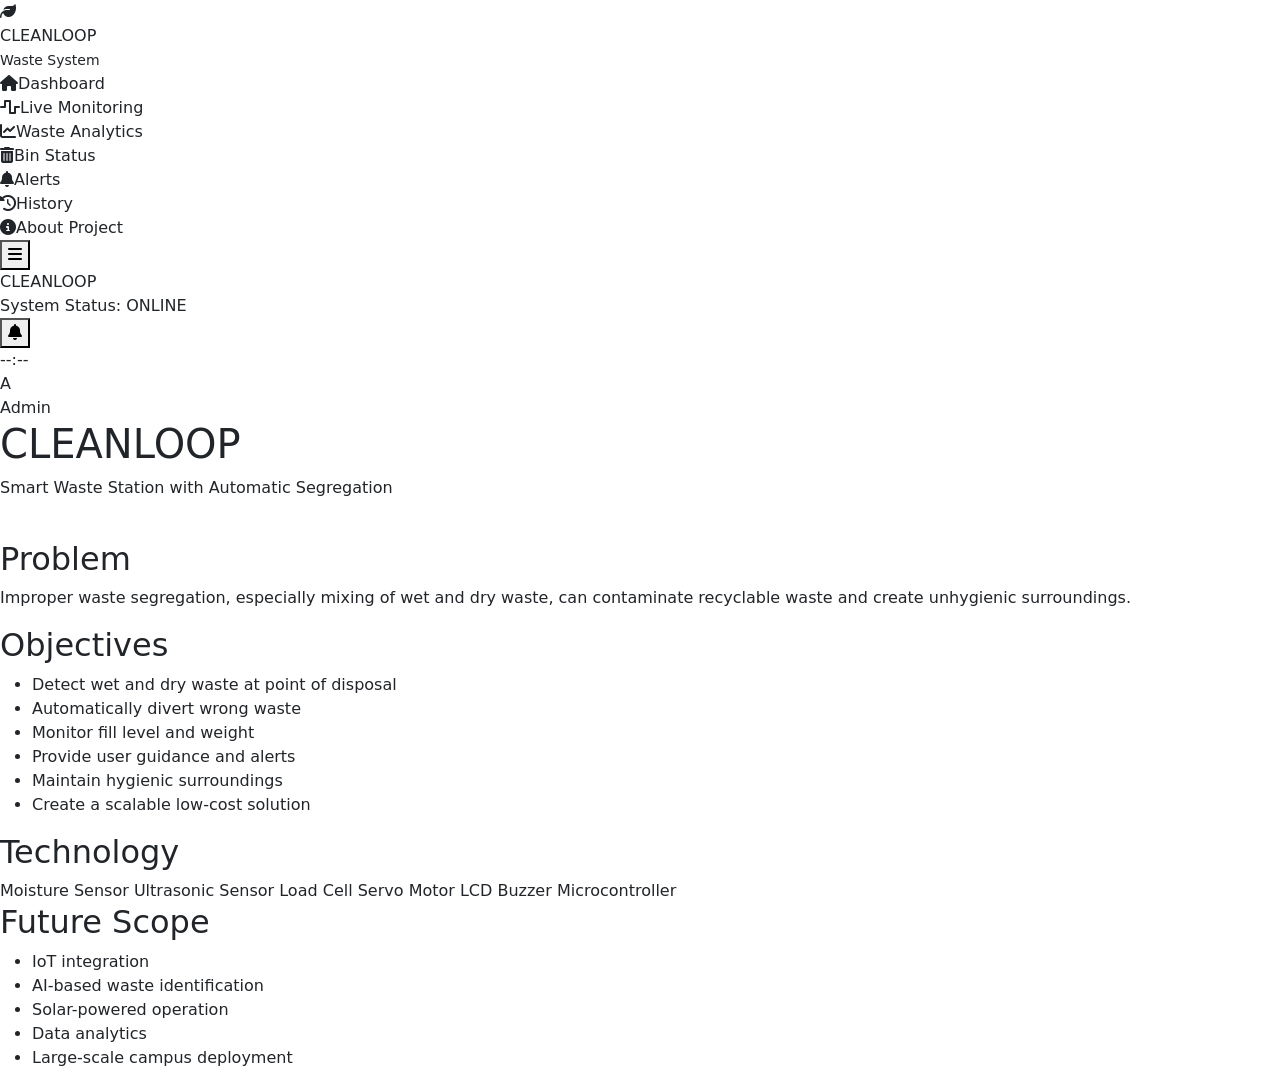
==== about.html @ 7220f98b "Add files via upload" ====
<!DOCTYPE html>
<html lang="en">
  <head>
    <meta charset="UTF-8" />
    <meta name="viewport" content="width=device-width, initial-scale=1.0" />
    <title>CLEANLOOP | About Project</title>
    <link rel="preconnect" href="https://fonts.googleapis.com" />
    <link rel="preconnect" href="https://fonts.gstatic.com" crossorigin />
    <link
      href="https://fonts.googleapis.com/css2?family=Inter:wght@400;500;600;700;800&display=swap"
      rel="stylesheet"
    />
    <link
      rel="stylesheet"
      href="https://cdn.jsdelivr.net/npm/bootstrap@5.3.3/dist/css/bootstrap.min.css"
    />
    <link
      rel="stylesheet"
      href="https://cdnjs.cloudflare.com/ajax/libs/font-awesome/6.5.2/css/all.min.css"
    />
    <link rel="stylesheet" href="css/style.css" />
  </head>
  <body>
    <div class="app-shell">
      <aside class="sidebar" id="sidebar">
        <div class="brand-block">
          <div class="brand-logo">
            <i class="fa-solid fa-leaf"></i>
          </div>
          <div>
            <div class="brand-name">CLEANLOOP</div>
            <small>Waste System</small>
          </div>
        </div>

        <nav class="sidebar-nav">
          <a class="nav-link" href="index.html"><i class="fa-solid fa-house"></i><span>Dashboard</span></a>
          <a class="nav-link" href="dashboard.html#monitoring"><i class="fa-solid fa-wave-square"></i><span>Live Monitoring</span></a>
          <a class="nav-link" href="dashboard.html#analytics"><i class="fa-solid fa-chart-line"></i><span>Waste Analytics</span></a>
          <a class="nav-link" href="dashboard.html#bin-status"><i class="fa-solid fa-trash-can"></i><span>Bin Status</span></a>
          <a class="nav-link" href="alerts.html"><i class="fa-solid fa-bell"></i><span>Alerts</span></a>
          <a class="nav-link" href="history.html"><i class="fa-solid fa-clock-rotate-left"></i><span>History</span></a>
          <a class="nav-link active" href="about.html"><i class="fa-solid fa-circle-info"></i><span>About Project</span></a>
        </nav>
      </aside>

      <main class="main-panel">
        <header class="topbar">
          <div class="topbar-left">
            <button class="menu-toggle" id="menuToggle" aria-label="Toggle menu">
              <i class="fa-solid fa-bars"></i>
            </button>
            <div class="project-title">CLEANLOOP</div>
          </div>

          <div class="topbar-right">
            <div class="system-pill"><span class="dot online"></span> System Status: ONLINE</div>
            <button class="icon-button" aria-label="Notifications">
              <i class="fa-solid fa-bell"></i>
            </button>
            <div class="date-block" id="headerDateTime">--:--</div>
            <div class="profile-pill">
              <div class="avatar">A</div>
              <span>Admin</span>
            </div>
          </div>
        </header>

        <div class="page-header row align-items-center justify-content-between g-3 mb-4">
          <div class="col-md-12">
            <h1 class="page-title">CLEANLOOP</h1>
            <p class="page-subtitle">Smart Waste Station with Automatic Segregation</p>
          </div>
        </div>

        <section class="about-layout">
          <div class="panel-card about-content">
            <h2>Problem</h2>
            <p>
              Improper waste segregation, especially mixing of wet and dry waste, can contaminate recyclable waste and create unhygienic surroundings.
            </p>

            <h2>Objectives</h2>
            <ul class="objective-list">
              <li>Detect wet and dry waste at point of disposal</li>
              <li>Automatically divert wrong waste</li>
              <li>Monitor fill level and weight</li>
              <li>Provide user guidance and alerts</li>
              <li>Maintain hygienic surroundings</li>
              <li>Create a scalable low-cost solution</li>
            </ul>

            <h2>Technology</h2>
            <div class="tech-tags">
              <span>Moisture Sensor</span>
              <span>Ultrasonic Sensor</span>
              <span>Load Cell</span>
              <span>Servo Motor</span>
              <span>LCD</span>
              <span>Buzzer</span>
              <span>Microcontroller</span>
            </div>
          </div>

          <div class="panel-card about-content">
            <h2>Future Scope</h2>
            <ul class="objective-list">
              <li>IoT integration</li>
              <li>AI-based waste identification</li>
              <li>Solar-powered operation</li>
              <li>Data analytics</li>
              <li>Large-scale campus deployment</li>
            </ul>
          </div>
        </section>
      </main>
    </div>

    <script src="https://cdn.jsdelivr.net/npm/bootstrap@5.3.3/dist/js/bootstrap.bundle.min.js"></script>
    <script src="js/data.js"></script>
    <script src="js/app.js"></script>
  </body>
</html>
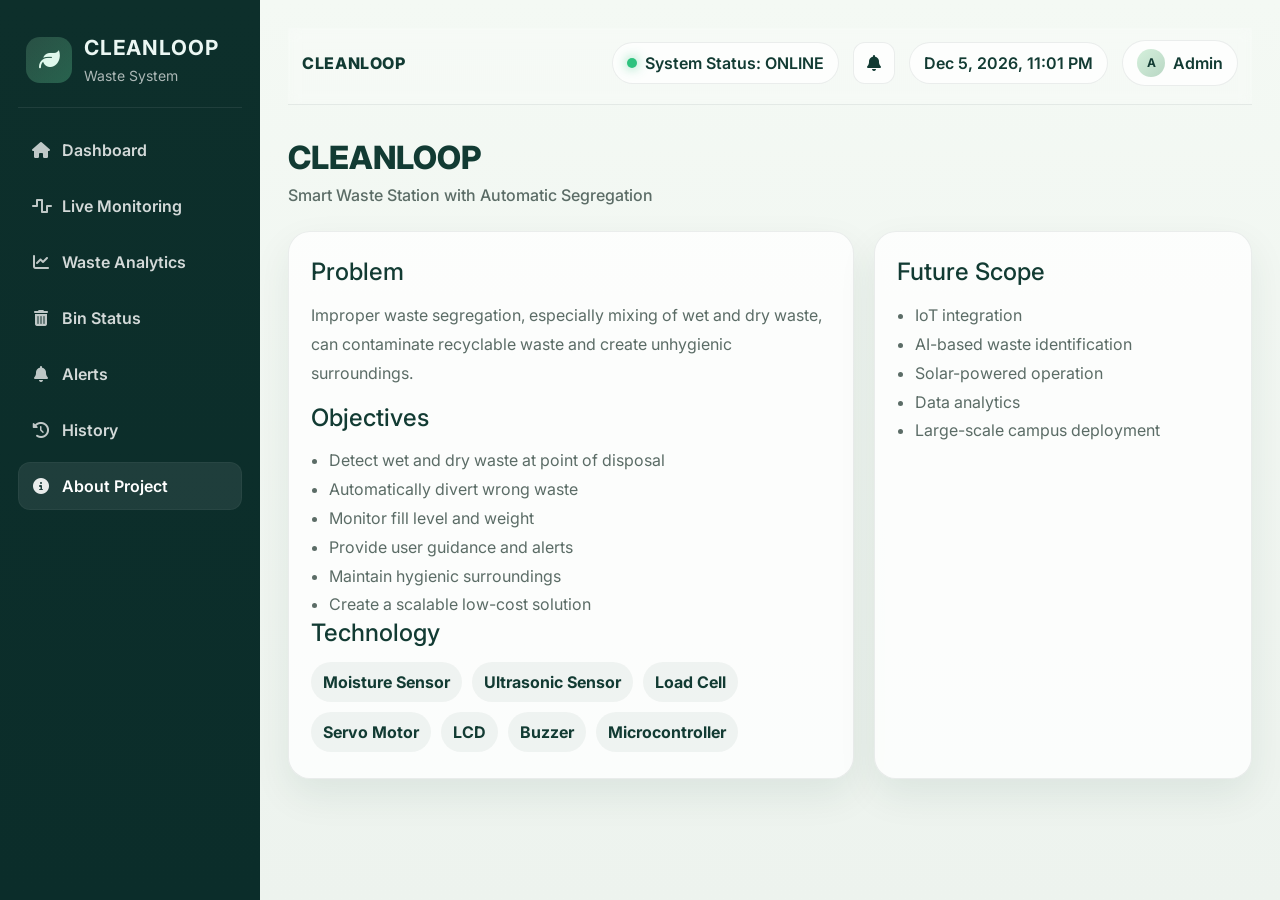
==== commit 5c853d39: "Fix HTML encoding issues in about.html" ====
--- a/about.html
+++ b/about.html
@@ -18,7 +18,7 @@
       rel="stylesheet"
       href="https://cdnjs.cloudflare.com/ajax/libs/font-awesome/6.5.2/css/all.min.css"
     />
-    <link rel="stylesheet" href="css/style.css" />
+    <link rel="stylesheet" href="style.css" />
   </head>
   <body>
     <div class="app-shell">
@@ -117,7 +117,7 @@
     </div>
 
     <script src="https://cdn.jsdelivr.net/npm/bootstrap@5.3.3/dist/js/bootstrap.bundle.min.js"></script>
-    <script src="js/data.js"></script>
-    <script src="js/app.js"></script>
+    <script src="data.js"></script>
+    <script src="app.js"></script>
   </body>
 </html>
--- a/style.css
+++ b/style.css
@@ -0,0 +1,1419 @@
+:root {
+  --bg: #eef4f1;
+  --panel: rgba(255, 255, 255, 0.9);
+  --panel-strong: #ffffff;
+  --sidebar: #0d2f2b;
+  --sidebar-strong: #163d36;
+  --primary: #123b33;
+  --primary-soft: #dfeee7;
+  --secondary: #247a63;
+  --wet: #2ea8a0;
+  --wet-soft: rgba(46, 168, 160, 0.12);
+  --dry: #a7c957;
+  --dry-soft: rgba(167, 201, 87, 0.12);
+  --warning: #f4b942;
+  --warning-soft: rgba(244, 185, 66, 0.12);
+  --danger: #e1644f;
+  --danger-soft: rgba(225, 100, 79, 0.12);
+  --text: #1b2a24;
+  --muted: #5b6c66;
+  --line: rgba(17, 45, 39, 0.08);
+  --shadow: 0 16px 38px rgba(18, 59, 51, 0.08);
+  --radius: 22px;
+}
+
+* {
+  box-sizing: border-box;
+}
+
+html {
+  scroll-behavior: smooth;
+}
+
+body {
+  margin: 0;
+  font-family: "Inter", sans-serif;
+  background: linear-gradient(180deg, #f4f9f4 0%, #edf3ee 100%);
+  color: var(--text);
+}
+
+a {
+  text-decoration: none;
+}
+
+button,
+input,
+select {
+  font: inherit;
+}
+
+.app-shell {
+  display: flex;
+  min-height: 100vh;
+}
+
+.sidebar {
+  position: sticky;
+  top: 0;
+  width: 260px;
+  min-height: 100vh;
+  background: linear-gradient(180deg, var(--sidebar) 0%, #0b2d2a 100%);
+  color: #ebf7f3;
+  padding: 24px 18px;
+  z-index: 12;
+  transition: transform 0.25s ease;
+}
+
+.brand-block {
+  display: flex;
+  align-items: center;
+  gap: 12px;
+  padding: 8px 8px 20px;
+  border-bottom: 1px solid rgba(255, 255, 255, 0.08);
+  margin-bottom: 18px;
+}
+
+.brand-logo {
+  width: 46px;
+  height: 46px;
+  border-radius: 14px;
+  background: linear-gradient(135deg, rgba(168, 233, 185, 0.18), rgba(90, 194, 143, 0.35));
+  display: flex;
+  align-items: center;
+  justify-content: center;
+  color: #dff8ec;
+  font-size: 1.3rem;
+}
+
+.brand-name {
+  font-size: 1.3rem;
+  font-weight: 700;
+  letter-spacing: 0.04em;
+}
+
+.brand-block small {
+  color: rgba(255, 255, 255, 0.66);
+}
+
+.sidebar-nav {
+  display: flex;
+  flex-direction: column;
+  gap: 8px;
+  margin-top: 12px;
+}
+
+.nav-link {
+  display: flex;
+  align-items: center;
+  gap: 12px;
+  padding: 12px 14px;
+  border-radius: 12px;
+  color: rgba(255, 255, 255, 0.82);
+  font-weight: 600;
+  transition: all 0.2s ease;
+}
+
+.nav-link:hover,
+.nav-link.active {
+  color: #fff;
+  background: rgba(255, 255, 255, 0.08);
+  box-shadow: inset 0 0 0 1px rgba(255, 255, 255, 0.04);
+}
+
+.nav-link i {
+  width: 18px;
+  text-align: center;
+  opacity: 0.9;
+}
+
+.main-panel {
+  flex: 1;
+  padding: 28px 28px 38px;
+}
+
+.topbar {
+  display: flex;
+  align-items: center;
+  justify-content: space-between;
+  gap: 16px;
+  padding: 12px 14px 18px;
+  border-bottom: 1px solid var(--line);
+  margin-bottom: 18px;
+  background: rgba(255, 255, 255, 0.2);
+  backdrop-filter: blur(6px);
+}
+
+.topbar-left,
+.topbar-right {
+  display: flex;
+  align-items: center;
+  gap: 14px;
+}
+
+.project-title {
+  font-weight: 800;
+  letter-spacing: 0.04em;
+  color: var(--primary);
+}
+
+.system-pill,
+.profile-pill,
+.date-block {
+  display: flex;
+  align-items: center;
+  gap: 8px;
+  background: rgba(255, 255, 255, 0.72);
+  border: 1px solid var(--line);
+  border-radius: 999px;
+  padding: 8px 14px;
+  font-weight: 600;
+  color: var(--primary);
+}
+
+.dot {
+  width: 10px;
+  height: 10px;
+  border-radius: 50%;
+  display: inline-block;
+}
+
+.dot.online {
+  background: #2ec27e;
+  box-shadow: 0 0 12px rgba(46, 194, 126, 0.7);
+}
+
+.icon-button,
+.menu-toggle {
+  border: 1px solid var(--line);
+  background: rgba(255, 255, 255, 0.75);
+  color: var(--primary);
+  width: 42px;
+  height: 42px;
+  border-radius: 12px;
+  display: flex;
+  align-items: center;
+  justify-content: center;
+  transition: all 0.2s ease;
+}
+
+.icon-button:hover,
+.menu-toggle:hover,
+.btn:hover,
+.filter-btn:hover {
+  transform: translateY(-1px);
+}
+
+.avatar {
+  width: 28px;
+  height: 28px;
+  border-radius: 50%;
+  display: flex;
+  align-items: center;
+  justify-content: center;
+  background: linear-gradient(135deg, #d5f0dc, #b9d7c4);
+  color: var(--primary);
+  font-size: 0.75rem;
+  font-weight: 700;
+}
+
+.page-header {
+  margin-top: 6px;
+}
+
+.page-title {
+  font-weight: 800;
+  font-size: clamp(2rem, 2vw, 2.6rem);
+  color: var(--primary);
+  margin: 0;
+}
+
+.page-subtitle {
+  margin: 6px 0 0;
+  color: var(--muted);
+  font-weight: 500;
+}
+
+.demo-toggle-wrap {
+  display: inline-flex;
+  align-items: center;
+  gap: 12px;
+  background: rgba(255, 255, 255, 0.8);
+  border: 1px solid var(--line);
+  border-radius: 999px;
+  padding: 10px 14px;
+  color: var(--primary);
+  font-weight: 700;
+}
+
+.toggle-switch {
+  position: relative;
+  display: inline-block;
+  width: 52px;
+  height: 30px;
+}
+
+.toggle-switch input {
+  opacity: 0;
+  width: 0;
+  height: 0;
+}
+
+.slider {
+  position: absolute;
+  inset: 0;
+  background: rgba(18, 59, 51, 0.18);
+  border-radius: 999px;
+  transition: all 0.25s ease;
+}
+
+.slider::before {
+  content: "";
+  position: absolute;
+  width: 22px;
+  height: 22px;
+  top: 4px;
+  left: 4px;
+  border-radius: 50%;
+  background: white;
+  box-shadow: 0 2px 8px rgba(0, 0, 0, 0.18);
+  transition: all 0.25s ease;
+}
+
+.toggle-switch input:checked + .slider {
+  background: linear-gradient(135deg, var(--secondary), var(--primary));
+}
+
+.toggle-switch input:checked + .slider::before {
+  transform: translateX(22px);
+}
+
+.hero-section {
+  display: grid;
+  grid-template-columns: 1.1fr 0.9fr;
+  align-items: center;
+  background: rgba(255, 255, 255, 0.7);
+  border: 1px solid rgba(17, 45, 39, 0.08);
+  border-radius: 30px;
+  box-shadow: var(--shadow);
+  padding: 38px 24px;
+  margin-top: 18px;
+}
+
+.hero-copy {
+  padding: 8px 18px 8px 8px;
+}
+
+.eyebrow,
+.section-kicker {
+  display: inline-flex;
+  padding: 8px 12px;
+  background: var(--primary-soft);
+  border-radius: 999px;
+  color: var(--primary);
+  font-size: 0.76rem;
+  font-weight: 700;
+  letter-spacing: 0.06em;
+  text-transform: uppercase;
+}
+
+.hero-copy h1 {
+  font-size: clamp(2.8rem, 4vw, 4.6rem);
+  line-height: 1.05;
+  font-weight: 800;
+  letter-spacing: -0.06em;
+  margin: 18px 0 12px;
+  color: var(--primary);
+}
+
+.hero-subtitle {
+  font-size: 1.1rem;
+  color: var(--muted);
+  max-width: 600px;
+  margin-bottom: 18px;
+}
+
+.hero-actions {
+  display: flex;
+  flex-wrap: wrap;
+  gap: 14px;
+  margin-bottom: 22px;
+}
+
+.btn {
+  border-radius: 12px;
+  padding: 12px 20px;
+  font-weight: 700;
+  transition: all 0.2s ease;
+}
+
+.btn-primary {
+  background: linear-gradient(135deg, var(--primary), var(--secondary));
+  border: none;
+  color: #fff;
+}
+
+.btn-secondary {
+  background: rgba(18, 59, 51, 0.06);
+  border: 1px solid rgba(18, 59, 51, 0.08);
+  color: var(--primary);
+}
+
+.feature-list {
+  display: flex;
+  flex-wrap: wrap;
+  gap: 12px;
+}
+
+.feature-list.horizontal span {
+  background: rgba(18, 59, 51, 0.05);
+  border: 1px solid rgba(18, 59, 51, 0.06);
+  border-radius: 999px;
+  padding: 10px 14px;
+  font-weight: 600;
+  color: var(--primary);
+}
+
+.feature-list i {
+  color: var(--secondary);
+  margin-right: 8px;
+}
+
+.hero-visual {
+  display: flex;
+  justify-content: center;
+}
+
+.smart-bin-scene {
+  display: flex;
+  align-items: center;
+  justify-content: center;
+  gap: 24px;
+  width: 100%;
+  min-height: 320px;
+  background: linear-gradient(180deg, rgba(220, 237, 227, 0.6), rgba(248, 250, 249, 0.85));
+  border-radius: 26px;
+  padding: 18px 12px;
+  border: 1px solid rgba(17, 45, 39, 0.06);
+}
+
+.bin-card {
+  width: 170px;
+  background: rgba(255, 255, 255, 0.9);
+  border: 1px solid rgba(17, 45, 39, 0.09);
+  border-radius: 20px;
+  padding: 18px 14px 12px;
+  box-shadow: 0 10px 24px rgba(18, 59, 51, 0.08);
+}
+
+.bin-label {
+  text-align: center;
+  font-size: 0.87rem;
+  font-weight: 800;
+  letter-spacing: 0.08em;
+  color: var(--primary);
+  margin-bottom: 12px;
+}
+
+.bin-body {
+  position: relative;
+  width: 100%;
+  height: 150px;
+  background: linear-gradient(180deg, rgba(21, 30, 29, 0.03), rgba(21, 30, 29, 0.09));
+  border-radius: 18px 18px 12px 12px;
+  overflow: hidden;
+  border: 1px solid rgba(17, 45, 39, 0.08);
+}
+
+.bin-fill {
+  position: absolute;
+  left: 0;
+  right: 0;
+  bottom: 0;
+  height: 68%;
+  background: linear-gradient(180deg, rgba(72, 200, 157, 0.8), rgba(31, 126, 99, 0.9));
+}
+
+.bin-fill.dry {
+  background: linear-gradient(180deg, rgba(200, 224, 101, 0.75), rgba(135, 166, 56, 0.9));
+}
+
+.bin-meta {
+  display: flex;
+  justify-content: space-between;
+  margin-top: 12px;
+  color: var(--muted);
+  font-size: 0.75rem;
+}
+
+.section-block {
+  margin-top: 42px;
+}
+
+.section-heading {
+  margin-bottom: 22px;
+}
+
+.section-heading.center {
+  text-align: center;
+}
+
+.section-heading h2 {
+  margin: 14px 0 0;
+  color: var(--primary);
+  font-size: clamp(1.9rem, 2vw, 2.7rem);
+  font-weight: 800;
+}
+
+.benefits-grid,
+.steps-grid,
+.kpi-grid,
+.sensor-cards,
+.summary-stats,
+.status-grid,
+.analytic-cards {
+  display: grid;
+  gap: 18px;
+}
+
+.benefits-grid {
+  grid-template-columns: repeat(4, minmax(200px, 1fr));
+}
+
+.info-card,
+.panel-card,
+.kpi-card,
+.step-item,
+.sensor-card,
+.summary-stat,
+.chart-card {
+  background: rgba(255, 255, 255, 0.78);
+  border: 1px solid rgba(17, 45, 39, 0.08);
+  border-radius: var(--radius);
+  box-shadow: var(--shadow);
+}
+
+.info-card {
+  padding: 24px 20px;
+}
+
+.feature-icon {
+  width: 52px;
+  height: 52px;
+  border-radius: 15px;
+  display: flex;
+  align-items: center;
+  justify-content: center;
+  margin-bottom: 16px;
+  background: rgba(42, 188, 110, 0.12);
+  color: var(--secondary);
+  font-size: 1.4rem;
+}
+
+.info-card h3 {
+  margin: 0 0 8px;
+  font-size: 1.15rem;
+  color: var(--primary);
+}
+
+.info-card p {
+  margin: 0;
+  color: var(--muted);
+  line-height: 1.7;
+}
+
+.steps-grid {
+  grid-template-columns: repeat(5, minmax(180px, 1fr));
+}
+
+.step-item {
+  padding: 20px 18px;
+  position: relative;
+}
+
+.step-number {
+  display: inline-flex;
+  align-items: center;
+  justify-content: center;
+  width: 54px;
+  height: 32px;
+  border-radius: 999px;
+  background: rgba(18, 59, 51, 0.06);
+  color: var(--primary);
+  font-weight: 800;
+  margin-bottom: 12px;
+}
+
+.step-item h3 {
+  color: var(--primary);
+  font-size: 1.08rem;
+  margin: 0 0 10px;
+}
+
+.step-item p {
+  margin: 0;
+  color: var(--muted);
+  line-height: 1.7;
+}
+
+.kpi-grid {
+  margin-top: 18px;
+  grid-template-columns: repeat(6, minmax(160px, 1fr));
+}
+
+.kpi-card {
+  padding: 20px 18px;
+  display: flex;
+  align-items: center;
+  gap: 14px;
+}
+
+.kpi-icon {
+  width: 48px;
+  height: 48px;
+  border-radius: 14px;
+  display: flex;
+  align-items: center;
+  justify-content: center;
+  background: rgba(42, 133, 117, 0.12);
+  color: var(--secondary);
+  font-size: 1.2rem;
+}
+
+.kpi-icon.wet { background: rgba(46, 168, 160, 0.12); color: var(--wet); }
+.kpi-icon.dry { background: rgba(167, 201, 87, 0.12); color: var(--dry); }
+.kpi-icon.warning { background: rgba(244, 185, 66, 0.14); color: #c1880e; }
+.kpi-icon.accent { background: rgba(44, 153, 94, 0.12); color: var(--secondary); }
+.kpi-icon.primary { background: rgba(18, 59, 51, 0.1); color: var(--primary); }
+
+.kpi-content {
+  display: flex;
+  flex-direction: column;
+  gap: 4px;
+}
+
+.kpi-content span {
+  color: var(--muted);
+  font-size: 0.75rem;
+  line-height: 1.4;
+}
+
+.kpi-content strong {
+  font-size: clamp(1.2rem, 1.6vw, 1.8rem);
+  color: var(--primary);
+  line-height: 1.1;
+}
+
+.kpi-content small {
+  color: var(--muted);
+  font-weight: 600;
+}
+
+.trend {
+  font-style: normal;
+  font-weight: 700;
+}
+
+.trend.up { color: #1a9d67; }
+.trend.down { color: #d5664a; }
+
+.bin-monitoring-grid {
+  margin-top: 26px;
+  display: grid;
+  grid-template-columns: repeat(2, minmax(0, 1fr));
+  gap: 22px;
+}
+
+.panel-card {
+  padding: 22px 20px;
+}
+
+.bin-card-panel {
+  min-height: 230px;
+}
+
+.card-head,
+.section-header-row,
+.sensor-head,
+.detection-actions {
+  display: flex;
+  align-items: center;
+  justify-content: space-between;
+  gap: 12px;
+}
+
+.card-head h3,
+.sensor-head h3,
+.chart-card h3 {
+  margin: 0;
+  font-size: 1.12rem;
+  color: var(--primary);
+}
+
+.status-badge {
+  display: inline-flex;
+  align-items: center;
+  padding: 6px 10px;
+  border-radius: 999px;
+  font-size: 0.72rem;
+  font-weight: 700;
+  letter-spacing: 0.05em;
+}
+
+.status-badge.success {
+  background: rgba(42, 188, 110, 0.12);
+  color: #1d8f5a;
+}
+
+.status-badge.warning {
+  background: rgba(244, 185, 66, 0.12);
+  color: #b98212;
+}
+
+.status-badge.danger {
+  background: rgba(225, 100, 79, 0.12);
+  color: #c24d3d;
+}
+
+.bin-reading {
+  display: grid;
+  grid-template-columns: repeat(3, 1fr);
+  margin-top: 16px;
+  gap: 18px;
+}
+
+.bin-reading label,
+.metric-row span,
+.summary-stat span {
+  display: block;
+  color: var(--muted);
+  font-size: 0.76rem;
+  margin-bottom: 4px;
+}
+
+.bin-reading strong,
+.metric-row strong,
+.summary-stat strong {
+  color: var(--primary);
+  font-size: 1.15rem;
+  font-weight: 800;
+}
+
+.progress-track {
+  width: 100%;
+  height: 14px;
+  border-radius: 999px;
+  background: rgba(18, 59, 51, 0.08);
+  overflow: hidden;
+  margin-top: 18px;
+}
+
+.progress-fill {
+  height: 100%;
+  border-radius: inherit;
+}
+
+.wet-fill, .wet-fill-visual {
+  background: linear-gradient(135deg, #4fc4bb, #1d8f8b);
+}
+
+.dry-fill, .dry-fill-visual {
+  background: linear-gradient(135deg, #c2dd68, #8bb534);
+}
+
+.sensor-grid,
+.analytics-section,
+.bin-status-section {
+  margin-top: 28px;
+}
+
+.section-header-row {
+  margin-bottom: 18px;
+}
+
+.section-header-row h2 {
+  font-size: clamp(1.6rem, 2vw, 2.2rem);
+  color: var(--primary);
+  margin: 0;
+}
+
+.demo-chip {
+  background: rgba(18, 59, 51, 0.05);
+  border: 1px solid rgba(18, 59, 51, 0.08);
+  color: var(--primary);
+  font-size: 0.72rem;
+  font-weight: 800;
+  letter-spacing: 0.04em;
+  border-radius: 999px;
+  padding: 8px 12px;
+}
+
+.sensor-cards {
+  grid-template-columns: repeat(3, minmax(220px, 1fr));
+}
+
+.sensor-card {
+  padding: 18px 18px 16px;
+}
+
+.sensor-head {
+  margin-bottom: 18px;
+}
+
+.sensor-metric {
+  display: flex;
+  align-items: center;
+  justify-content: space-between;
+  gap: 12px;
+  padding-top: 8px;
+  border-top: 1px solid rgba(18, 59, 51, 0.06);
+}
+
+.sensor-metric i {
+  color: var(--secondary);
+  width: 24px;
+  font-size: 1.1rem;
+}
+
+.sensor-metric span {
+  color: var(--muted);
+  flex: 1;
+  font-weight: 600;
+}
+
+.sensor-metric strong {
+  font-size: 1.08rem;
+  color: var(--primary);
+}
+
+.detection-panel {
+  margin-top: 28px;
+}
+
+.detection-grid {
+  display: grid;
+  grid-template-columns: 0.9fr 1.1fr;
+  gap: 18px;
+  align-items: center;
+}
+
+.detection-summary {
+  display: grid;
+  gap: 12px;
+  background: linear-gradient(180deg, rgba(19, 59, 51, 0.05), rgba(225, 255, 241, 0.35));
+  border-radius: 18px;
+  padding: 18px;
+}
+
+.metric-row {
+  display: flex;
+  align-items: center;
+  justify-content: space-between;
+  gap: 20px;
+  padding: 10px 0;
+  border-bottom: 1px solid rgba(18, 59, 51, 0.06);
+}
+
+.metric-row:last-child {
+  border-bottom: none;
+  padding-bottom: 0;
+}
+
+.detection-flow {
+  background: linear-gradient(180deg, rgba(255, 255, 255, 0.8), rgba(236, 246, 241, 0.8));
+  border: 1px solid rgba(17, 45, 39, 0.08);
+  border-radius: 18px;
+  padding: 18px 12px;
+  display: flex;
+  flex-direction: column;
+  align-items: center;
+  gap: 6px;
+}
+
+.flow-step {
+  width: 100%;
+  text-align: center;
+  padding: 12px 16px;
+  border-radius: 14px;
+  background: rgba(18, 59, 51, 0.04);
+  color: var(--primary);
+  font-weight: 700;
+}
+
+.flow-arrow {
+  font-size: 1.1rem;
+  color: var(--secondary);
+}
+
+.summary-stats {
+  grid-template-columns: repeat(4, minmax(150px, 1fr));
+  margin-bottom: 18px;
+}
+
+.summary-stat {
+  padding: 18px 20px;
+}
+
+.summary-stat strong {
+  font-size: clamp(1.1rem, 1.5vw, 1.5rem);
+}
+
+.analytic-cards {
+  grid-template-columns: repeat(2, minmax(280px, 1fr));
+}
+
+.chart-card {
+  padding: 18px 16px 12px;
+}
+
+.chart-card.wide {
+  grid-column: span 2;
+}
+
+.chart-card canvas {
+  width: 100% !important;
+  max-height: 260px;
+}
+
+.sample-caption {
+  text-align: right;
+  color: var(--muted);
+  font-weight: 700;
+  letter-spacing: 0.04em;
+  margin-top: 8px;
+}
+
+.status-grid {
+  grid-template-columns: repeat(2, minmax(0, 1fr));
+}
+
+.bin-status-card {
+  display: grid;
+  grid-template-columns: 200px 1fr;
+  gap: 18px;
+  align-items: center;
+}
+
+.bin-visual {
+  display: flex;
+  flex-direction: column;
+  align-items: center;
+  justify-content: center;
+}
+
+.bin-top {
+  width: 120px;
+  height: 20px;
+  border-radius: 12px 12px 0 0;
+  background: rgba(18, 59, 51, 0.09);
+}
+
+.bin-body-visual {
+  position: relative;
+  width: 120px;
+  height: 150px;
+  border-radius: 0 0 18px 18px;
+  background: rgba(18, 59, 51, 0.04);
+  overflow: hidden;
+  border: 1px solid rgba(17, 45, 39, 0.08);
+}
+
+.fill-visual {
+  position: absolute;
+  left: 0;
+  right: 0;
+  bottom: 0;
+}
+
+.status-details h3 {
+  margin: 0 0 16px;
+  color: var(--primary);
+}
+
+.status-details ul {
+  list-style: none;
+  padding: 0;
+  margin: 0;
+  display: grid;
+  gap: 12px;
+}
+
+.status-details li {
+  display: flex;
+  align-items: center;
+  justify-content: space-between;
+  gap: 18px;
+  border-bottom: 1px solid rgba(18, 59, 51, 0.06);
+  padding-bottom: 10px;
+  color: var(--muted);
+}
+
+.status-details li:last-child {
+  border-bottom: none;
+  padding-bottom: 0;
+}
+
+.table-tools {
+  display: flex;
+  align-items: center;
+  justify-content: space-between;
+  gap: 16px;
+  margin-bottom: 18px;
+}
+
+.search-wrap {
+  flex: 1;
+  display: flex;
+  align-items: center;
+  gap: 10px;
+  background: rgba(18, 59, 51, 0.03);
+  border: 1px solid rgba(18, 59, 51, 0.08);
+  border-radius: 12px;
+  padding: 10px 14px;
+}
+
+.search-wrap input,
+.filter-group select {
+  width: 100%;
+  border: none;
+  background: transparent;
+  color: var(--primary);
+  outline: none;
+}
+
+.filter-group {
+  display: flex;
+  align-items: center;
+  gap: 10px;
+}
+
+.filter-group select {
+  min-width: 150px;
+  background: rgba(18, 59, 51, 0.03);
+  border: 1px solid rgba(18, 59, 51, 0.08);
+  border-radius: 12px;
+  padding: 10px 12px;
+}
+
+.history-table {
+  width: 100%;
+  border-collapse: collapse;
+}
+
+.history-table th,
+.history-table td {
+  padding: 14px 12px;
+  text-align: left;
+  border-bottom: 1px solid rgba(18, 59, 51, 0.07);
+}
+
+.history-table th {
+  color: var(--primary);
+  font-size: 0.77rem;
+  letter-spacing: 0.04em;
+  text-transform: uppercase;
+}
+
+.history-table td {
+  color: var(--text);
+}
+
+.alerts-list {
+  display: grid;
+  gap: 14px;
+}
+
+.alert-item {
+  display: flex;
+  align-items: center;
+  justify-content: space-between;
+  gap: 16px;
+  padding: 18px 16px;
+  border: 1px solid rgba(18, 59, 51, 0.08);
+  border-radius: 16px;
+  background: rgba(255, 255, 255, 0.75);
+}
+
+.alert-item.unread {
+  border-left: 4px solid var(--warning);
+}
+
+.alert-meta {
+  display: flex;
+  flex-direction: column;
+  gap: 4px;
+}
+
+.alert-badge {
+  display: inline-flex;
+  width: fit-content;
+  border-radius: 999px;
+  font-size: 0.72rem;
+  font-weight: 800;
+  letter-spacing: 0.04em;
+  padding: 6px 10px;
+}
+
+.alert-badge.warning {
+  background: rgba(244, 185, 66, 0.12);
+  color: #b98212;
+}
+
+.alert-badge.info {
+  background: rgba(61, 158, 219, 0.12);
+  color: #1b688a;
+}
+
+.alert-badge.critical {
+  background: rgba(225, 100, 79, 0.12);
+  color: #bf4a38;
+}
+
+.alert-item h3 {
+  margin: 0;
+  color: var(--primary);
+  font-size: 1.08rem;
+}
+
+.alert-item p {
+  margin: 0;
+  color: var(--muted);
+}
+
+.alert-actions {
+  display: flex;
+  align-items: center;
+  gap: 10px;
+}
+
+.alert-actions button {
+  border: none;
+  background: rgba(18, 59, 51, 0.05);
+  color: var(--primary);
+  border-radius: 10px;
+  padding: 8px 12px;
+  font-weight: 700;
+}
+
+.about-layout {
+  display: grid;
+  grid-template-columns: 1.2fr 0.8fr;
+  gap: 20px;
+  margin-top: 12px;
+}
+
+.about-content {
+  padding: 26px 22px;
+}
+
+.about-content h2 {
+  color: var(--primary);
+  font-size: 1.5rem;
+  margin: 0 0 14px;
+}
+
+.about-content p,
+.objective-list li {
+  color: var(--muted);
+  line-height: 1.8;
+}
+
+.objective-list {
+  margin: 0;
+  padding-left: 18px;
+}
+
+.tech-tags {
+  display: flex;
+  flex-wrap: wrap;
+  gap: 10px;
+}
+
+.tech-tags span {
+  padding: 8px 12px;
+  border-radius: 999px;
+  background: rgba(18, 59, 51, 0.05);
+  color: var(--primary);
+  font-weight: 700;
+}
+
+.filter-btn {
+  border: 1px solid rgba(18, 59, 51, 0.08);
+  background: rgba(255, 255, 255, 0.8);
+  color: var(--primary);
+  border-radius: 999px;
+  padding: 9px 14px;
+  font-weight: 700;
+}
+
+.filter-btn.active {
+  background: linear-gradient(135deg, var(--primary), var(--secondary));
+  color: #fff;
+  border-color: transparent;
+}
+
+.menu-toggle {
+  display: none;
+}
+
+@media (max-width: 1200px) {
+  .kpi-grid { grid-template-columns: repeat(3, minmax(160px, 1fr)); }
+  .benefits-grid { grid-template-columns: repeat(2, minmax(220px, 1fr)); }
+  .steps-grid { grid-template-columns: repeat(3, minmax(180px, 1fr)); }
+}
+
+@media (max-width: 980px) {
+  .app-shell {
+    display: block;
+  }
+
+  .sidebar {
+    position: fixed;
+    left: 0;
+    transform: translateX(-100%);
+    box-shadow: 14px 0 28px rgba(8, 31, 26, 0.18);
+  }
+
+  .sidebar.open {
+    transform: translateX(0);
+  }
+
+  .main-panel {
+    padding: 20px 16px 30px;
+  }
+
+  .menu-toggle {
+    display: flex;
+  }
+
+  .hero-section,
+  .detection-grid,
+  .about-layout,
+  .status-grid,
+  .bin-status-card {
+    grid-template-columns: 1fr;
+  }
+
+  .bin-status-card {
+    display: block;
+  }
+
+  .sensor-cards,
+  .summary-stats,
+  .analytic-cards,
+  .bin-monitoring-grid {
+    grid-template-columns: 1fr;
+  }
+
+  .chart-card.wide {
+    grid-column: auto;
+  }
+
+  .table-tools {
+    flex-direction: column;
+    align-items: stretch;
+  }
+
+  .filter-group {
+    width: 100%;
+    justify-content: space-between;
+  }
+}
+
+@media (max-width: 620px) {
+  .topbar {
+    flex-wrap: wrap;
+    justify-content: center;
+  }
+
+  .topbar-right {
+    width: 100%;
+    justify-content: space-between;
+    flex-wrap: wrap;
+  }
+
+  .hero-actions,
+  .feature-list {
+    flex-direction: column;
+    align-items: stretch;
+  }
+
+  .kpi-grid,
+  .benefits-grid,
+  .steps-grid,
+  .sensor-cards {
+    grid-template-columns: 1fr;
+  }
+
+  .bin-reading {
+    grid-template-columns: 1fr;
+  }
+
+  .alert-item {
+    flex-direction: column;
+    align-items: flex-start;
+  }
+}
+/* ================================
+   COLLECTION PAGE FIX
+================================ */
+
+.collection-grid {
+    display: grid;
+    grid-template-columns: repeat(2, minmax(0, 1fr));
+    gap: 24px;
+    margin-top: 24px;
+}
+
+.collection-card {
+    padding: 24px;
+    min-width: 0;
+}
+
+.collection-card .card-head {
+    display: flex;
+    align-items: center;
+    justify-content: space-between;
+    gap: 20px;
+    margin-bottom: 24px;
+}
+
+.collection-card .card-head h3 {
+    margin: 0;
+    font-size: 20px;
+}
+
+.collection-details {
+    display: grid;
+    grid-template-columns: repeat(3, 1fr);
+    gap: 20px;
+    margin-bottom: 24px;
+}
+
+.collection-details div {
+    display: flex;
+    flex-direction: column;
+    gap: 6px;
+}
+
+.collection-details span {
+    font-size: 13px;
+    color: #64748b;
+}
+
+.collection-details strong {
+    font-size: 17px;
+}
+
+.collection-btn {
+    padding: 11px 18px;
+    border: none;
+    border-radius: 8px;
+    cursor: pointer;
+    font-weight: 600;
+    background: #0f766e;
+    color: white;
+}
+
+.collection-btn:hover {
+    opacity: 0.9;
+}
+
+.collection-btn.secondary {
+    background: #64748b;
+}
+
+.status-badge {
+    white-space: nowrap;
+}
+
+
+/* Collection History */
+
+.history-panel {
+    margin-top: 24px;
+    padding: 24px;
+}
+
+.history-panel h2 {
+    margin-top: 0;
+}
+
+
+/* Accountability */
+
+.accountability-panel {
+    margin-top: 24px;
+    padding: 24px;
+}
+
+.accountability-grid {
+    display: grid;
+    grid-template-columns: repeat(3, 1fr);
+    gap: 20px;
+    margin-top: 20px;
+}
+
+.accountability-grid div {
+    display: flex;
+    flex-direction: column;
+    gap: 7px;
+}
+
+.accountability-grid span {
+    color: #64748b;
+    font-size: 13px;
+}
+
+
+/* Laptop / smaller screen */
+
+@media (max-width: 900px) {
+
+    .collection-grid {
+        grid-template-columns: 1fr;
+    }
+
+    .collection-details {
+        grid-template-columns: 1fr 1fr;
+    }
+
+    .accountability-grid {
+        grid-template-columns: 1fr;
+    }
+}/* Final Collection Layout Fix */
+
+.main-panel {
+    min-width: 0;
+    overflow-x: hidden;
+}
+
+.collection-grid {
+    grid-template-columns: repeat(2, minmax(0, 1fr));
+}
+
+.collection-card .card-head h3 {
+    white-space: nowrap;
+    font-size: 19px;
+}
+
+.collection-card .card-head {
+    align-items: center;
+}
+
+.collection-details {
+    grid-template-columns: 1fr 1fr 1.3fr;
+}
+
+.collection-details strong {
+    line-height: 1.3;
+}
+
+@media (max-width: 1000px) {
+    .collection-grid {
+        grid-template-columns: 1fr;
+    }
+
+    .collection-card .card-head h3 {
+        white-space: normal;
+    }
+}
